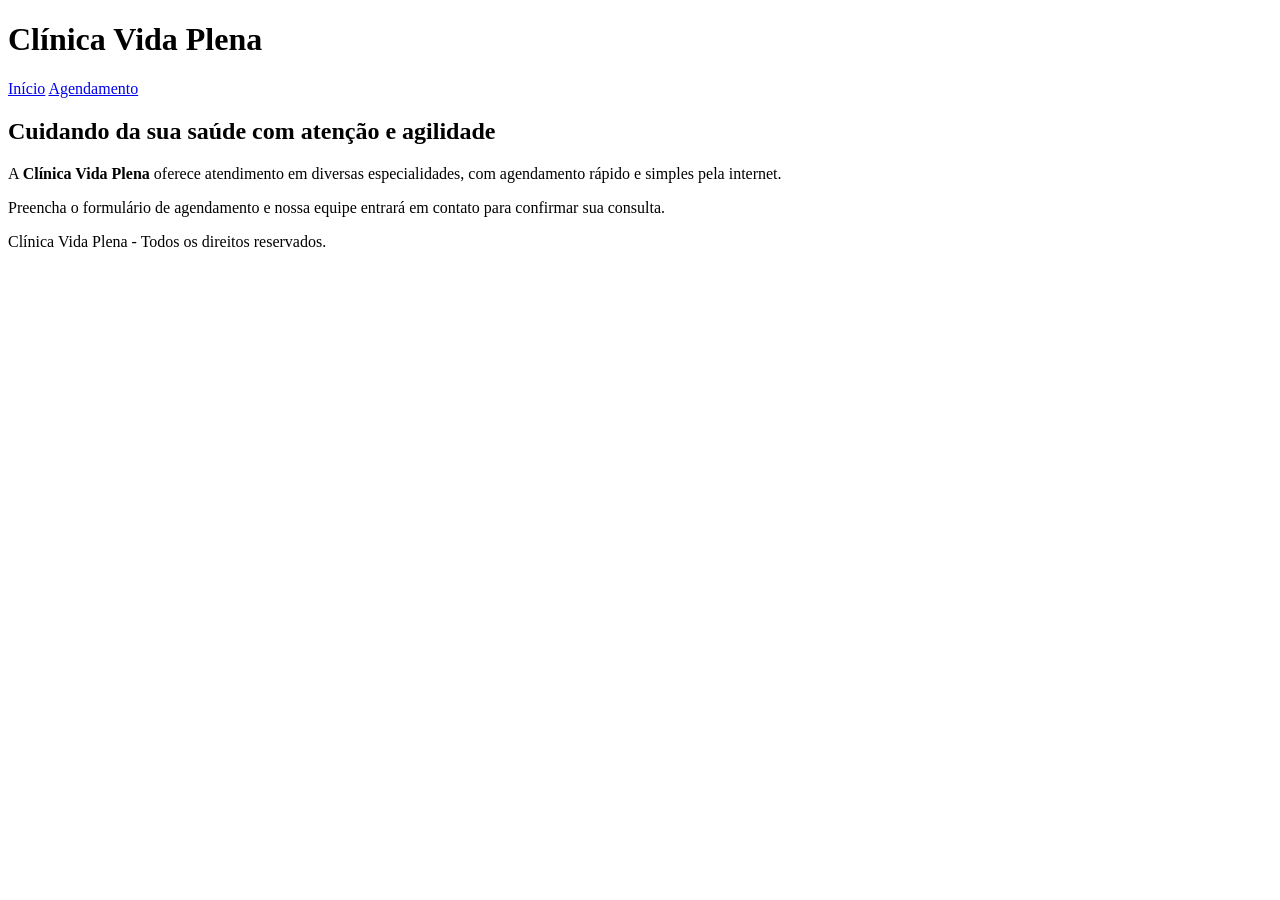
==== index.html @ 58aa01e1 "Cópia do projeto Clinica Vida Plena (Sem CSS)" ====
<!DOCTYPE html>
<html lang="pt-BR">

<head>
    <meta charset="UTF-8">
    <meta name="viewport" content="width=device-width, initial-scale=1.0">
    <title>Clínica Vida Plena</title>
</head>

<body>
    <header>
        <h1>Clínica Vida Plena</h1>
        <nav>
            <a href="index.html">Início</a>
            <a href="agendamento.html">Agendamento</a>
        </nav>
    </header>

    <main>
        <h2>Cuidando da sua saúde com atenção e agilidade</h2>
        <p>
            A <strong>Clínica Vida Plena</strong> oferece atendimento em diversas especialidades, com agendamento rápido
            e simples pela internet.
        </p>
        <p>
            Preencha o formulário de agendamento e nossa equipe entrará em contato para confirmar sua consulta.
        </p>
    </main>

    <footer>
        <p>
            Clínica Vida Plena - Todos os direitos reservados.
        </p>
    </footer>
</body>

</html>
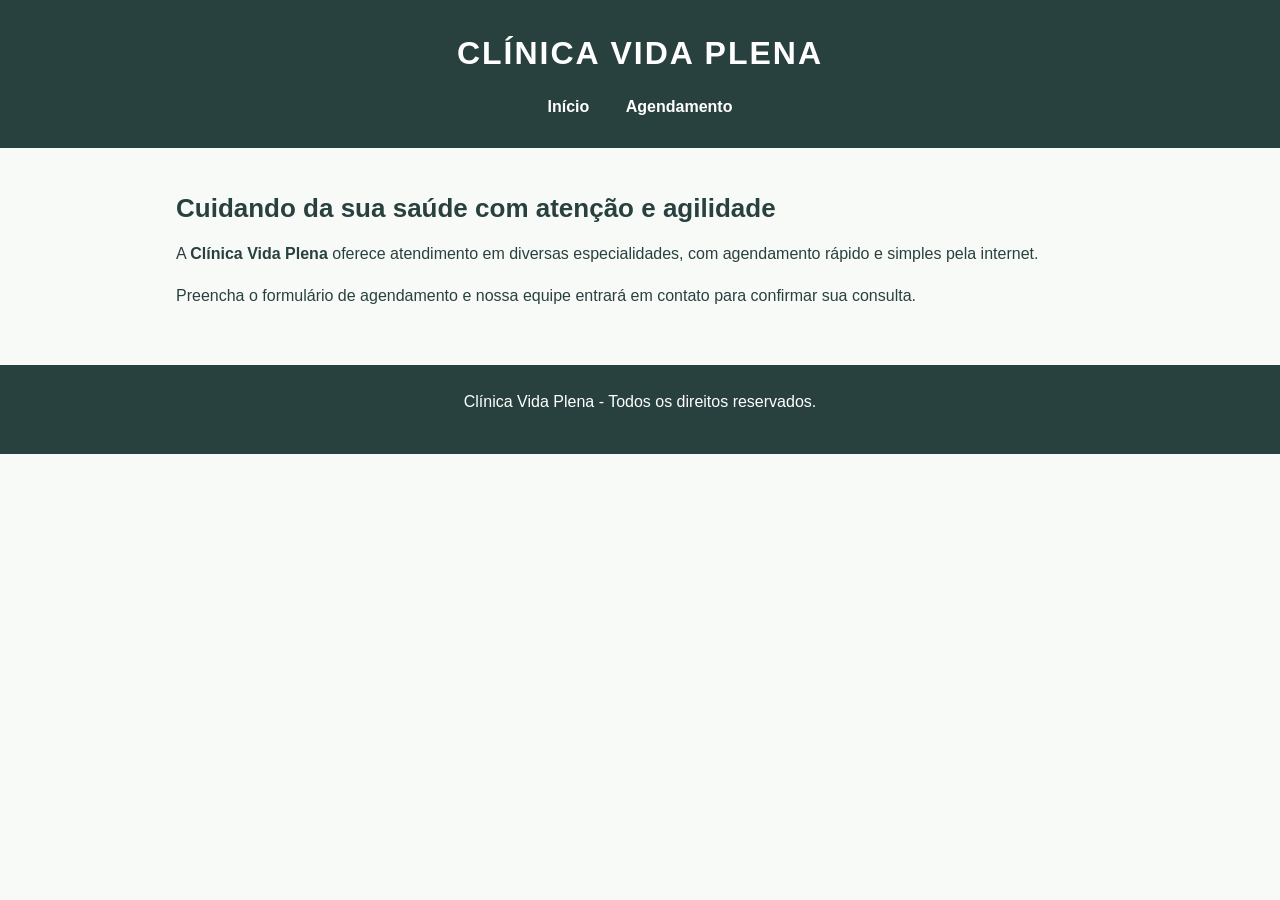
==== commit 2f1a1f34: "Seletores de Classe e ID" ====
--- a/index.html
+++ b/index.html
@@ -5,6 +5,7 @@
     <meta charset="UTF-8">
     <meta name="viewport" content="width=device-width, initial-scale=1.0">
     <title>Clínica Vida Plena</title>
+    <link rel="stylesheet" href="style.css">
 </head>
 
 <body>
--- a/style.css
+++ b/style.css
@@ -0,0 +1,137 @@
+/* Seletor Universal */
+*{
+  margin: 0;
+  padding: 0;
+  box-sizing: border-box;
+}
+
+/* Seletor de TAG */
+
+body {
+    font-family: Arial, Helvetica, sans-serif;
+    color: #29413e;
+    line-height: 1.6;
+    background-color: #f8faf8;
+}
+
+h1 {
+    font-size: 32px;
+}
+
+h2 {
+    font-size: 26px;
+    margin-bottom: 12px;
+}
+
+h3 {
+    font-size: 20px;
+}
+
+p {
+    margin-bottom: 16px;
+}
+
+a {
+    text-decoration: none;
+    color: #ffffff;
+}
+
+/* Cabeçalho */
+
+header {
+    background-color: #29413e;
+    color: #ffffff;
+    padding: 28px 16px;
+    text-align: center;
+}
+
+header h1 {
+    color: #ffffff;
+    letter-spacing: 2px;
+    text-transform: uppercase;
+    margin-bottom: 15px;
+}
+
+/* Menu */
+
+nav a {
+    color: #ffffff;
+    font-weight: bold;
+    margin: 0 16px;
+}
+
+/* Conteúdo */
+
+main {
+    max-width: 960px;
+    margin: 0 auto;
+    padding: 40px 16px;
+}
+
+/* Rodapé */
+
+footer {
+    background-color: #29413e;
+    color: #ffffff;
+    text-align: center;
+    padding: 24px 16px;
+}
+/* Seletor de Classe */
+
+.botao {
+    display: inline-block;
+    background-color: #4d756e;
+    color: #ffffff;
+    padding: 12px 24px;
+    border-radius: 6px;
+    font-weight: bold;
+    margin-top: 10px;
+}
+
+.card {
+    display: inline-block;
+    vertical-align: top;
+    width: 22%;
+    margin: 1%;
+    background-color: #ffffff;
+    border: 1px solid #dce5e2;
+    border-radius: 8px;
+    padding: 20px;
+    text-align: center;
+}
+
+.card p {
+    font-size: 14px;
+}
+
+.informacao {
+    display: inline-block;
+    width: 30%;
+    vertical-align: top;
+    padding: 15px;
+}
+
+/* Seletor de ID */
+
+#inicio {
+    padding: 55px 20px;
+    background-color: #eef5f2;
+    text-align: left;
+}
+
+#especialidades {
+    padding: 40px 0;
+    text-align: center;
+}
+
+#informacoes {
+    padding: 40px 20px;
+    background-color: #e4eee9;
+    border-radius: 8px;
+}
+
+#agendamento {
+    background-color: #eef5f2;
+    border-radius: 8px;
+    padding: 30px;
+}
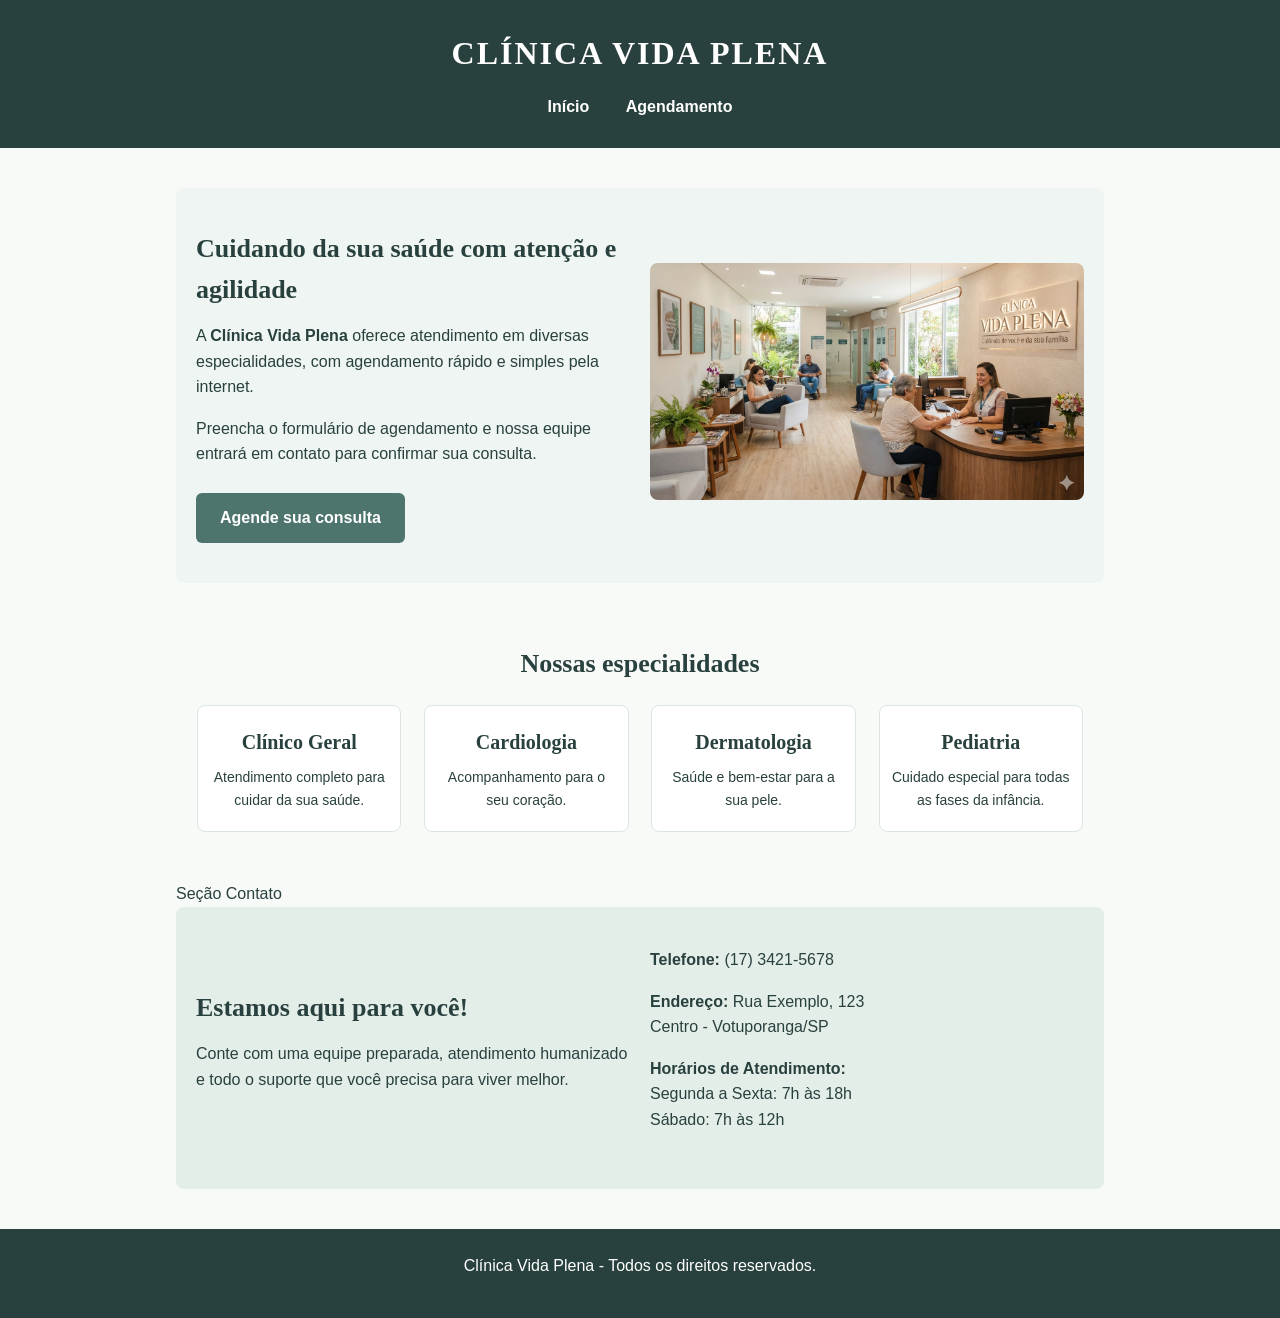
==== commit 1a02fcb5: "Organização Final" ====
--- a/index.html
+++ b/index.html
@@ -18,20 +18,64 @@
     </header>
 
     <main>
-        <h2>Cuidando da sua saúde com atenção e agilidade</h2>
-        <p>
-            A <strong>Clínica Vida Plena</strong> oferece atendimento em diversas especialidades, com agendamento rápido
-            e simples pela internet.
-        </p>
-        <p>
-            Preencha o formulário de agendamento e nossa equipe entrará em contato para confirmar sua consulta.
-        </p>
+        <!-- Seção Hero / Inicial -->
+        <section id="inicio">
+            <div class="inicio-texto">
+                <h2>Cuidando da sua saúde com atenção e agilidade</h2>
+                <p>
+                    A <strong>Clínica Vida Plena</strong> oferece atendimento em diversas especialidades, com agendamento rápido e simples pela internet.
+                </p>
+                <p>
+                    Preencha o formulário de agendamento e nossa equipe entrará em contato para confirmar sua consulta.
+                </p>
+                <a href="agendamento.html" class="botao">Agende sua consulta</a>
+            </div>
+            <div class="inicio-imagem">
+                <img src="sua-imagem-estetoscopio.jpg" alt="Estetoscópio e vaso de plantas">
+            </div>
+        </section>
+
+        <!-- Seção Especialidades -->
+        <section id="especialidades">
+            <h2>Nossas especialidades</h2>
+
+            <div class="card">
+                <h3>Clínico Geral</h3>
+                <p>Atendimento completo para cuidar da sua saúde.</p>
+            </div>
+
+            <div class="card">
+                <h3>Cardiologia</h3>
+                <p>Acompanhamento para o seu coração.</p>
+            </div>
+
+            <div class="card">
+                <h3>Dermatologia</h3>
+                <p>Saúde e bem-estar para a sua pele.</p>
+            </div>
+
+            <div class="card">
+                <h3>Pediatria</h3>
+                <p>Cuidado especial para todas as fases da infância.</p>
+            </div>
+        </section>
+
+        Seção Contato
+        <section id="informacoes">
+            <div class="informacao-texto">
+                <h2>Estamos aqui para você!</h2>
+                <p>Conte com uma equipe preparada, atendimento humanizado e todo o suporte que você precisa para viver melhor.</p>
+            </div>
+            <div class="informacao-detalhes">
+                <p> <strong>Telefone:</strong> (17) 3421-5678</p>
+                <p> <strong>Endereço:</strong> Rua Exemplo, 123<br>Centro - Votuporanga/SP</p>
+                <p> <strong>Horários de Atendimento:</strong> <br> Segunda a Sexta: 7h às 18h<br>Sábado: 7h às 12h</p>
+            </div>
+        </section>
     </main>
 
     <footer>
-        <p>
-            Clínica Vida Plena - Todos os direitos reservados.
-        </p>
+        <p>Clínica Vida Plena - Todos os direitos reservados.</p>
     </footer>
 </body>
 
--- a/style.css
+++ b/style.css
@@ -1,8 +1,9 @@
 /* Seletor Universal */
-*{
-  margin: 0;
-  padding: 0;
-  box-sizing: border-box;
+
+* {
+    margin: 0;
+    padding: 0;
+    box-sizing: border-box;
 }
 
 /* Seletor de TAG */
@@ -60,7 +61,11 @@
     margin: 0 16px;
 }
 
-/* Conteúdo */
+nav a:hover {
+    color: #c5ddd6;
+}
+
+/* Conteúdo Principal */
 
 main {
     max-width: 960px;
@@ -76,6 +81,7 @@
     text-align: center;
     padding: 24px 16px;
 }
+
 /* Seletor de Classe */
 
 .botao {
@@ -86,6 +92,10 @@
     border-radius: 6px;
     font-weight: bold;
     margin-top: 10px;
+}
+
+.botao:hover {
+    background-color: #365a54;
 }
 
 .card {
@@ -96,31 +106,56 @@
     background-color: #ffffff;
     border: 1px solid #dce5e2;
     border-radius: 8px;
-    padding: 20px;
-    text-align: center;
+    padding: 20px 10px;
+    text-align: center;
+}
+
+.card-icone {
+    width: 45px;
+    height: 45px;
+    margin-bottom: 12px;
+}
+
+.card h3 {
+    margin-bottom: 8px;
+    color: #29413e;
 }
 
 .card p {
     font-size: 14px;
-}
-
-.informacao {
-    display: inline-block;
-    width: 30%;
-    vertical-align: top;
-    padding: 15px;
+    margin-bottom: 0;
 }
 
 /* Seletor de ID */
 
 #inicio {
-    padding: 55px 20px;
+    padding: 40px 20px;
     background-color: #eef5f2;
-    text-align: left;
+    border-radius: 8px;
+    display: flex;
+    align-items: center;
+    justify-content: space-between;
+    gap: 20px;
+    margin-bottom: 40px;
+}
+
+.inicio-texto {
+    flex: 1;
+}
+
+.inicio-imagem {
+    flex: 1;
+    text-align: right;
+}
+
+.inicio-imagem img {
+    max-width: 100%;
+    height: auto;
+    border-radius: 8px;
 }
 
 #especialidades {
-    padding: 40px 0;
+    padding: 20px 0 40px 0;
     text-align: center;
 }
 
@@ -128,10 +163,52 @@
     padding: 40px 20px;
     background-color: #e4eee9;
     border-radius: 8px;
+    display: flex;
+    justify-content: space-between;
+    align-items: center;
+    gap: 20px;
+}
+
+.informacao-texto, .informacao-detalhes {
+    flex: 1;
 }
 
 #agendamento {
     background-color: #eef5f2;
     border-radius: 8px;
     padding: 30px;
+}
+
+/* Seletor compartilhado */
+
+h1, h2, h3 {
+    font-family: Georgia, serif;
+}
+
+h2, h3 {
+    color: #29413e;
+}
+
+input, select, textarea {
+    width: 100%;
+    padding: 12px;
+    margin-top: 6px;
+    margin-bottom: 16px;
+    border: 1px solid #cbd8d4;
+    border-radius: 5px;
+    font-family: Arial, Helvetica, sans-serif;
+}
+
+button {
+    background-color: #4d756e;
+    color: #ffffff;
+    border: none;
+    padding: 13px 24px;
+    border-radius: 6px;
+    font-weight: bold;
+    cursor: pointer;
+}
+
+button:hover {
+    background-color: #365a54;
 }
